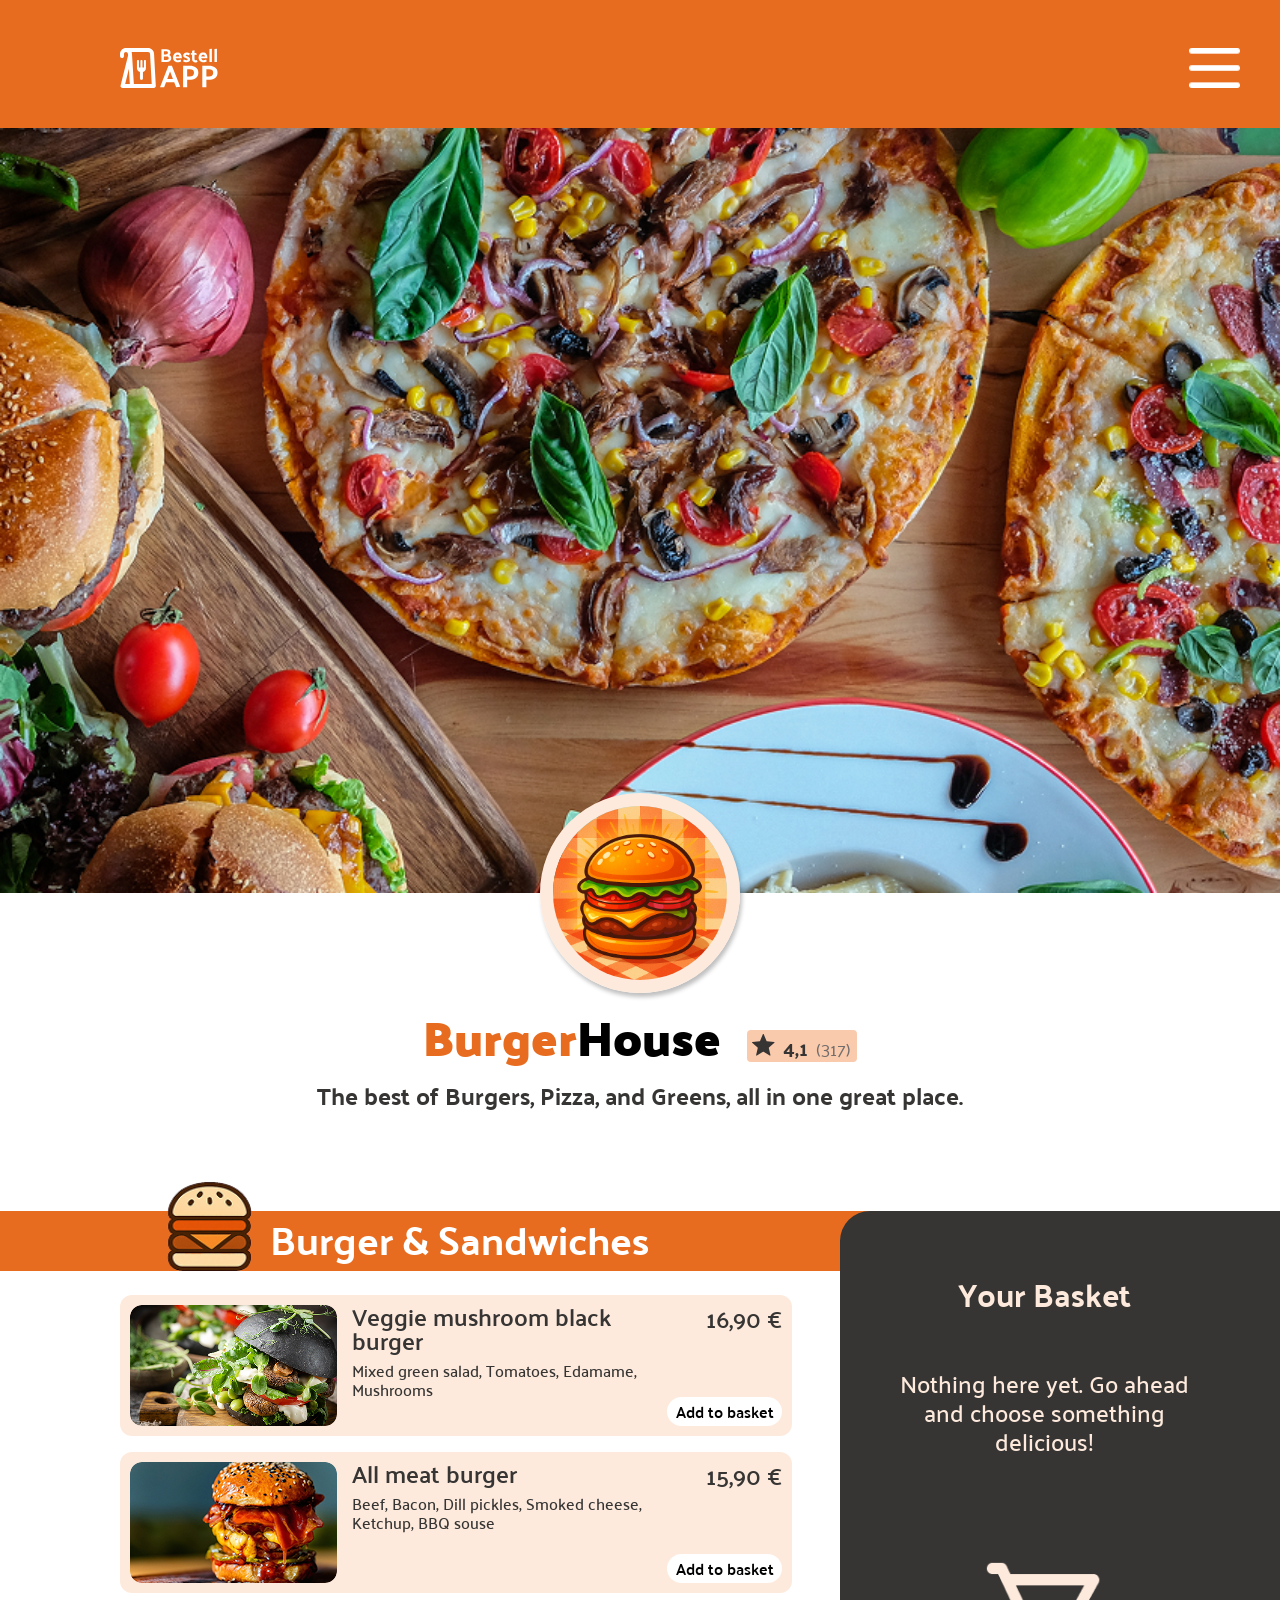
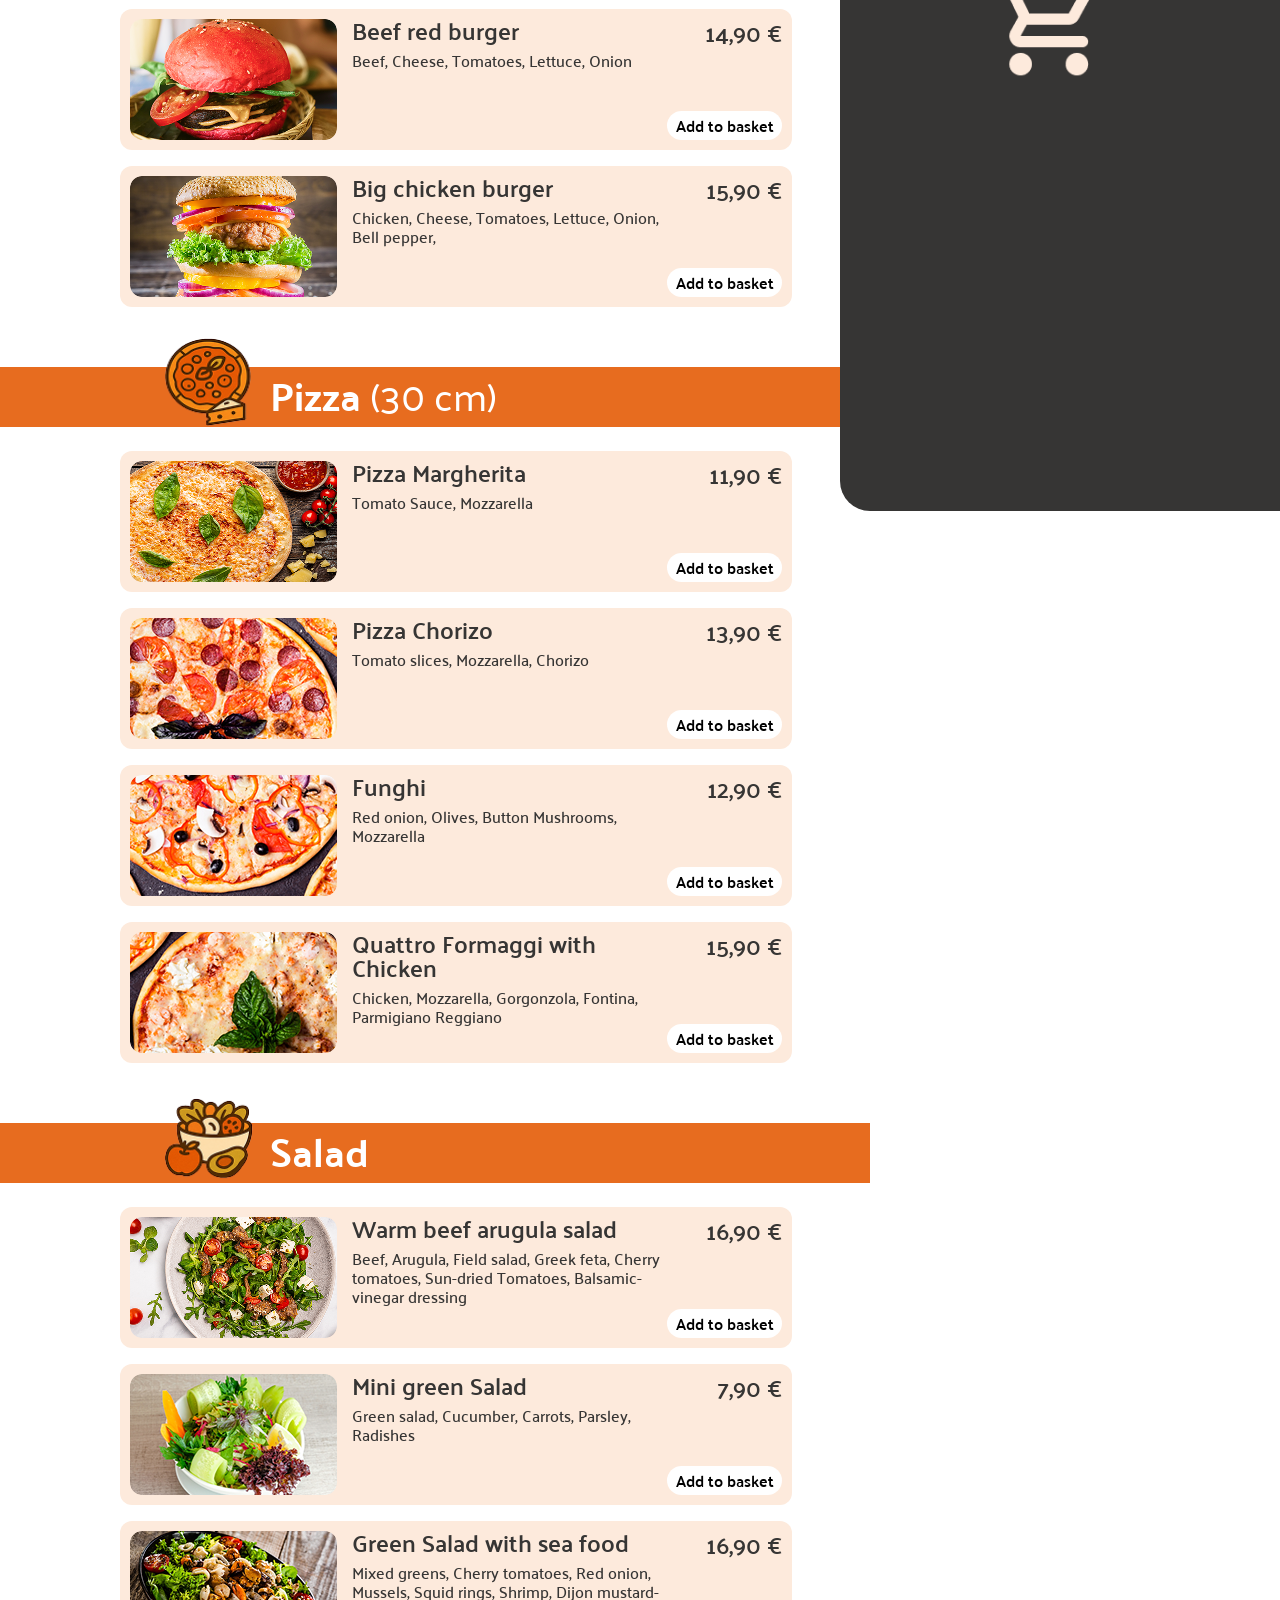
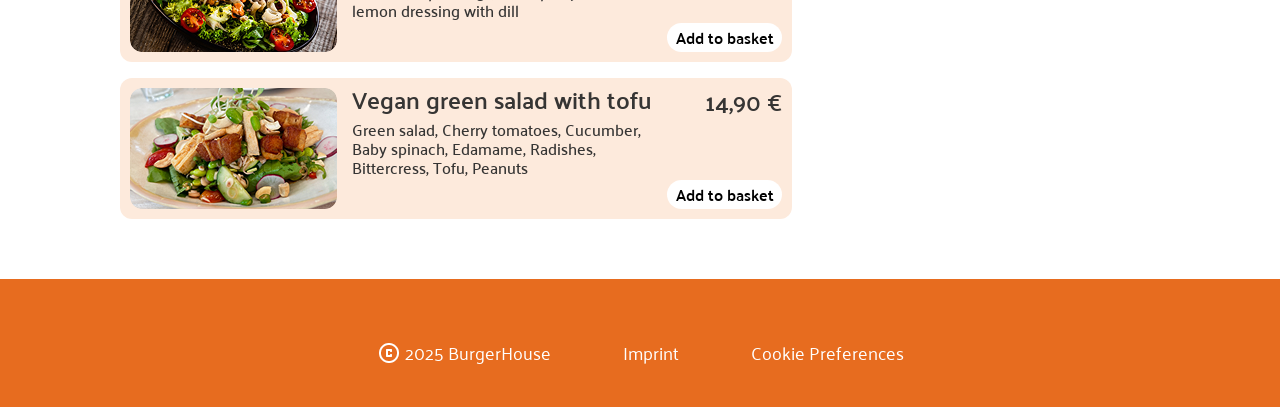
==== index.html @ ef17fc2a "reworked: basket opens and closes through navbar" ====
<!doctype html>
<html lang="en">
    <head>
        <meta charset="UTF-8" />
        <meta name="viewport" content="width=device-width, initial-scale=1.0" />
        <title>DSC</title>
        <link rel="stylesheet" href="./styles/style.css" />
        <link rel="stylesheet" href="./styles/standard.css" />
        <link rel="stylesheet" href="./styles/fonts.css" />
        <link rel="stylesheet" href="./styles/basket.css" />
        <link rel="stylesheet" href="./styles/responsive.css" />
        <script defer src="./scripts/db.js"></script>
        <script defer src="scripts/script.js"></script>
        <script defer src="./scripts/templates.js"></script>
    </head>
    <body onload="renderOrderOptionSections()">
        <header class="main_header">
            <img class="header_logo" src="./assets/img/logo-img.svg" alt="Bestell-App Logo" />
            <img class="burger_menu" src="./assets/img/burger-menu.png" alt="Burger-Menu" />
        </header>
        <main>
            <section class="landing_section">
                <img class="logo" src="./assets/img/burger-logo-img.png" alt="Burger Logo" />
            </section>
            <section class="title_section">
                <div class="title_section_title">
                    <h1><span class="title_colored">Burger</span>House</h1>
                    <div class="rating_box">
                        <img src="./assets/icons/star-icon.svg" alt="star-icon" />
                        <div>
                            <p class="rating_box_average">4,1</p>
                            <p class="rating_box_amount">(317)</p>
                        </div>
                    </div>
                </div>
                <p class="title_section_slogan">The best of Burgers, Pizza, and Greens, all in one great place.</p>
            </section>
            <section class="basket_order_items_wrapper">
                <section class="order_options_section" id="order_options_section"></section>
                <dialog id="basket" class="basket">
                    <header class="basket_header">
                        <button class="basket_closing_button" onclick="closeBasketOnMobile()">
                            <img src="./assets/img/dialog_close_button.png" alt="closing button" />
                        </button>
                    </header>
                    <h2 class="basket_title">Your Basket</h2>
                    <div id="order_basket_items" class="basket_item_container">
                        <div class="basket_preview">
                            <p>Nothing here yet. Go ahead and choose something delicious!</p>
                            <img src="./assets/img/basket-big.png" alt="basket" />
                        </div>
                    </div>
                    <div id="basket_checkout_table" class="basket_tables"></div>
                </dialog>
            </section>
        </main>

        <footer class="main_footer">
            <a href="#"><img src="./assets/icons/copyright-icon.png" alt="copyright-icon" />2025 BurgerHouse</a>
            <a href="#">Imprint</a>
            <a href="#">Cookie Preferences</a>
        </footer>
        <nav id="mobileNavbar" class="mobile_navbar">
            <ul class="mobile_navbar_list">
                <li>
                    <a href="#">
                        <img src="./assets/icons/home-icon.png" alt="" />
                    </a>
                </li>
                <li><img src="./assets/icons/person-icon.png" alt="" /></li>
                <li><img src="./assets/icons/orders-icon.png" alt="" /></li>
                <li>
                    <button onclick="openBasketOnMobile()">
                        <img src="./assets/icons/shopping-cart-icon.png" alt="" />
                    </button>
                </li>
            </ul>
        </nav>
        <dialog id="checkout_dialog" class="checkout_dialog_overlay">
            <div class="checkout_dialog">
                <header>
                    <button onclick="closeCheckoutDialog()"><img src="./assets/img/dialog_close_button.png" alt="closing button" /></button>
                </header>
                <div class="checkout_dialog_content">
                    <img src="./assets/img/delivery-truck.png" alt="delivery truck" />
                    <h2>Order Confirmed!</h2>
                    <h3>Food is on your way!</h3>
                </div>
            </div>
        </dialog>
    </body>
</html>
---- styles/style.css ----
:root {
    --main-bg-color: #e76c1f;
    --secondary-bg-color: #fdeadc;
}
body {
    font-family: "Palanquin";
    overscroll-behavior: contain;
}

h1 {
    font-family: "Palanquin Dark";
    font-size: 48px;
    font-weight: 700;
}

/**Landing Section */

.main_header {
    position: relative;
    top: 0px;
    width: 100%;
    display: flex;
    justify-content: space-between;
    background-color: var(--main-bg-color);
    height: 128px;
    padding: 48px 40px 40px 120px;
    z-index: 1;
}

.landing_section {
    background-image: url(../assets/img/hero.png);
    background-repeat: no-repeat;
    background-size: cover;
    height: 85dvh;
    background-position: center bottom;
    position: relative;
}

.logo {
    width: 200px;
    border-radius: 50%;
    transform: translate(-50%, 50%);
    position: absolute;
    left: 50%;
    bottom: 0;
    border: 13px solid var(--secondary-bg-color);
    box-shadow: 2px 4px 4px 0px rgba(0, 0, 0, 0.25);
}

/** Title Section */

.title_section {
    padding: 100px 0px;
    text-align: center;
    display: flex;
    flex-direction: column;
    align-items: center;
}
.title_section_title {
    display: flex;
    align-items: baseline;
    gap: 26px;
}
.title_section_slogan {
    font-weight: 700;
    font-size: 24px;
    line-height: 120%;
    color: #363534;
}
.title_section > div > img {
    width: 110px;
    height: 32px;
}
.title_colored {
    color: var(--main-bg-color);
}
.rating_box {
    background-color: #facaac;
    width: 110px;
    height: 32px;
    display: flex;
    align-items: baseline;
    gap: 8px;
    padding: 4px 5px;
    border-radius: 4px;
}
.rating_box > div {
    display: flex;
    align-items: baseline;
    gap: 8px;
}
.rating_box_average {
    font-family: "Palanquin Dark";
    font-weight: 400;
    font-size: 20px;
    line-height: 120%;
    color: #363534;
}
.rating_box_amount {
    font-weight: 400;
    font-size: 18px;
    line-height: 120%;
    color: #726d6d;
}

.order_options_section {
    width: 100%;
}

/** Content Section  */

.title_banner {
    background-color: var(--main-bg-color);
    width: calc(100% + 30px);
    height: 60px;
    position: relative;
}
.title_banner_content {
    display: flex;
    justify-content: flex-start;
    align-items: flex-end;
    padding: 0px 0px 0px 164px;
    position: absolute;
    bottom: 0px;
}
.title_banner_img {
    width: 90px;
    height: 90px;
}
.title_banner_title {
    font-size: 40px;
    font-weight: 700;
    line-height: 120%;
    padding: 8px 16px;
    color: #ffffff;
}

/** content  */

.order_option_container {
    padding: 24px 48px 60px 120px;
    display: flex;
    flex-direction: column;
    gap: 16px;
    flex: 1;
    width: 100%;
}

.order_item {
    background-color: var(--secondary-bg-color);
    width: 100%;
    max-width: 720px;
    display: flex;
    gap: 15px;
    border-radius: 12px;
    padding: 10px;
}
.order_item_img {
    object-fit: cover;
    border-radius: 12px;
}

.order_item_text {
    width: 100%;
    display: flex;
    justify-content: flex-start;
}

.order_item_description {
    width: 100%;
    display: flex;
    flex-direction: column;
    gap: 8px;
}
.order_item_title {
    font-size: 24px;
    font-weight: 600;
    line-height: 100%;
    color: #363534;
}
.order_item_ingredients {
    font-weight: 500;
    font-size: 16px;
    line-height: 120%;
    color: #363534;
}
.order_item_order_container {
    display: flex;
    flex-direction: column;
    gap: 48px;
    justify-content: space-between;
}
.order_item_price {
    font-weight: 600;
    font-size: 24px;
    line-height: 120%;
    color: #363534;
    text-align: right;
    white-space: nowrap;
}
.order_item_button {
    display: flex;
    justify-content: center;
    width: 115px;
    padding: 5px 8px;
    background-color: #ffffff;
    border-radius: 20px;
    font-weight: 600;
    font-size: 16px;
    line-height: 120%;
    white-space: nowrap;
}
.clicked {
    color: var(--main-bg-color);
}

.main_footer {
    height: 128px;
    background-color: var(--main-bg-color);
    display: flex;
    justify-content: center;
    color: white;
    font-weight: 400;
    font-size: 18px;
    line-height: 120%;
    gap: 72px;
}

.main_footer > a {
    padding-top: 20px;
    display: flex;
    align-items: center;
    gap: 4px;
    text-decoration: none;
    color: white;
}

.checkout_dialog_overlay {
    margin: auto;
    background-color: #363534;
    width: 440px;
    height: 270px;
    border-radius: 30px;
    padding: 32px 40px;
    border: none;
}
.checkout_dialog_overlay::backdrop {
    overscroll-behavior: contain;
    overflow: hidden;
    background-color: rgba(54, 53, 52, 0.4);
}

.checkout_dialog {
    display: flex;
    flex-direction: column;
    justify-content: center;
    align-items: center;
}
.checkout_dialog header {
    justify-self: flex-end;
    position: absolute;
    right: 32px;
    top: 32px;
}

.checkout_dialog_content {
    color: #fdeadc;
    display: flex;
    flex-direction: column;
    justify-content: center;
    align-items: center;
    gap: 16px;
}

.checkout_dialog_content h2 {
    font-size: 42px;
    line-height: 120%;
}
.checkout_dialog_content h3 {
    font-size: 29px;
    line-height: 120%;
}

/** Navigation */

.mobile_navbar {
    width: 100%;
    display: flex;
    justify-content: center;
    background-color: rgba(54, 53, 52, 1);
}

.mobile_navbar_list {
    display: flex;
    justify-content: space-around;
    align-items: center;
    width: 100%;
    height: 80px;
    list-style-type: none;
    padding-inline-start: 0px;
}

.mobile_navbar_list img {
    width: 30px;
    height: 30px;
}

.banner_subtitle_pizza {
    font-weight: 400;
}
---- styles/standard.css ----
* {
    margin: 0;
    box-sizing: border-box;
    scroll-behavior: smooth;
}

button {
    background: none;
    color: inherit;
    border: none;
    padding: 0;
    padding-block: 0;
    padding-inline: 0;
    margin: 0;
    font: inherit;
    cursor: pointer;
    outline: inherit;
    display: flex;
}

.border-red {
    border: solid red 4px;
}

.border-blue {
    border: solid blue 4px;
}

.border-green {
    border: solid green 4px;
}

.bold {
    font-weight: bold;
}
.center {
    align-items: center;
    justify-content: center;
}

.d_none {
    display: none;
}

.flexbox {
    display: flex;
}

.fs-16 {
    font-size: 16px;
}
.fs-18 {
    font-size: 18px;
}
.fs-20 {
    font-size: 20px;
}
.fs-22 {
    font-size: 22px;
}
.fs-24 {
    font-size: 24px;
}
.fs-32 {
    font-size: 32px;
}
.fs-48 {
    font-size: 48px;
}
.fs-64 {
    font-size: 64px;
}
.fw-400 {
    font-weight: 400;
}
.fw-700 {
    font-weight: 700;
}
.no_padding {
    padding: 0;
}
---- styles/fonts.css ----
/* palanquin-regular - latin */
@font-face {
    font-display: swap; /* Check https://developer.mozilla.org/en-US/docs/Web/CSS/@font-face/font-display for other options. */
    font-family: "Palanquin";
    font-style: normal;
    font-weight: 400;
    src: url("../assets/fonts/palanquin-v17-latin-regular.woff2") format("woff2"); /* Chrome 36+, Opera 23+, Firefox 39+, Safari 12+, iOS 10+ */
}
/* palanquin-500 - latin */
@font-face {
    font-display: swap; /* Check https://developer.mozilla.org/en-US/docs/Web/CSS/@font-face/font-display for other options. */
    font-family: "Palanquin";
    font-style: normal;
    font-weight: 500;
    src: url("../assets/fonts/palanquin-v17-latin-500.woff2") format("woff2"); /* Chrome 36+, Opera 23+, Firefox 39+, Safari 12+, iOS 10+ */
}
/* palanquin-600 - latin */
@font-face {
    font-display: swap; /* Check https://developer.mozilla.org/en-US/docs/Web/CSS/@font-face/font-display for other options. */
    font-family: "Palanquin";
    font-style: normal;
    font-weight: 600;
    src: url("../assets/fonts/palanquin-v17-latin-600.woff2") format("woff2"); /* Chrome 36+, Opera 23+, Firefox 39+, Safari 12+, iOS 10+ */
}
/* palanquin-700 - latin */
@font-face {
    font-display: swap; /* Check https://developer.mozilla.org/en-US/docs/Web/CSS/@font-face/font-display for other options. */
    font-family: "Palanquin";
    font-style: normal;
    font-weight: 700;
    src: url("../assets/fonts/palanquin-v17-latin-700.woff2") format("woff2"); /* Chrome 36+, Opera 23+, Firefox 39+, Safari 12+, iOS 10+ */
}
/* palanquin-dark-regular - latin */
@font-face {
    font-display: swap; /* Check https://developer.mozilla.org/en-US/docs/Web/CSS/@font-face/font-display for other options. */
    font-family: "Palanquin Dark";
    font-style: normal;
    font-weight: 400;
    src: url("../assets/fonts/palanquin-dark-v17-latin-regular.woff2") format("woff2"); /* Chrome 36+, Opera 23+, Firefox 39+, Safari 12+, iOS 10+ */
}
/* palanquin-dark-700 - latin */
@font-face {
    font-display: swap; /* Check https://developer.mozilla.org/en-US/docs/Web/CSS/@font-face/font-display for other options. */
    font-family: "Palanquin Dark";
    font-style: normal;
    font-weight: 700;
    src: url("../assets/fonts/palanquin-dark-v17-latin-700.woff2") format("woff2"); /* Chrome 36+, Opera 23+, Firefox 39+, Safari 12+, iOS 10+ */
}
---- styles/basket.css ----
/** Basket  */

.basket_order_items_wrapper {
    display: flex;
    width: 100%;
}

.basket {
    background-color: #363534;
    width: 440px;
    height: 100dvh;
    border-top-left-radius: 30px;
    border-bottom-left-radius: 30px;
    padding: 32px 64px 32px 32px;
    display: flex;
    flex-direction: column;
    gap: 32px;
    position: sticky;
    top: 0;
    z-index: 1;
    flex-shrink: 0;
    border: none;
}

.basket_header {
    display: flex;
    flex-direction: row-reverse;
}

.basket_closing_button {
    display: none;
}

.basket_title {
    font-size: 32px;
    line-height: 120%;
    font-weight: 700;
    color: #fdeadc;
    text-align: center;
}

.basket_preview {
    display: flex;
    flex-direction: column;
    justify-content: center;
    align-items: center;
    gap: 80px;
    color: #fdeadc;
    font-weight: 500;
    font-size: 24px;
    line-height: 120%;
}
.basket_preview img {
    width: 120px;
    align-items: center;
    justify-content: center;
}
.basket_preview p {
    padding: 24px;
    text-align: center;
}

.basket_item_container {
    display: flex;
    flex-direction: column;
    gap: 10px;
    overflow-y: auto;
    height: 360px;
}

.basket_item {
    background-color: #fdeadc;
    color: #363534;
    border-radius: 20px;
    padding: 20px;
    display: flex;
    flex-direction: column;
    gap: 8px;
}
.basket_item_title {
    font-size: 22px;
    font-weight: 700;
    line-height: 120%;
}
.basket_item_footer {
    display: flex;
    justify-content: space-between;
    align-items: center;
}
.basket_item_footer_buttons {
    height: 24px;
    font-size: 24px;
    font-weight: 700;
    display: flex;
    justify-content: center;
    align-items: center;
    gap: 4px;
}

.basket_item_footer_buttons button {
    align-items: center;
    justify-content: center;
    height: 24px;
    width: 24px;
}

.basket_item_button {
    padding: 0;
}
.basket_tables {
    display: flex;
    flex-direction: column;
    gap: 8px;
}
.basket_checkout_table {
    font-weight: 600;
    color: #ffffff;
}
.basket_checkout_table th {
    text-align: left;
}
.basket_checkout_table td {
    text-align: right;
}
.basket_total_table {
    font-weight: 700;
    color: #ffffff;
}
.basket_total_table th {
    text-align: left;
}
.basket_total_table td {
    font-weight: 700;
    text-align: right;
}
.basket_item_table_seperator {
    height: 1px;
    width: 100%;
    border-top: 3px white solid;
    padding: 0;
}
.basket_buy_button {
    background: var(--main-bg-color);
    padding: 13px 55px;
    color: #fbfbfb;
    font-size: 32px;
    line-height: 120%;
    border-radius: 60px;
    white-space: nowrap;
}

.basket_delete_button {
    height: 24px;
}

.basket_item_header {
    display: flex;
    justify-content: space-between;
}
---- styles/responsive.css ----
@media screen and (min-width: 1280px) {
    .mobile_navbar {
        display: none;
    }
}
@media screen and (max-width: 1279px) {
    .main_header {
        padding: 16px 18px;
        height: 100%;
    }

    .header_logo {
        width: 90px;
        height: 40px;
    }

    .burger_menu {
        display: none;
    }

    .landing_section {
        margin: 16px;
        border-radius: 16px;
        background-position: center;
        aspect-ratio: 1 / 1;
        width: calc(100% - 32px);
        height: auto;
        max-height: 85dvh;
    }

    .title_section {
        padding: 100px 0px;
        text-align: center;
        display: flex;
        flex-direction: column;
        align-items: center;
    }

    .title_section_title {
        flex-direction: column-reverse;
        align-items: center;
        gap: 10px;
    }

    .title_section_slogan {
        line-height: 120%;
        padding: 0px 24px;
    }

    .rating_box {
        margin-top: 24px;
    }

    .title_banner {
        display: flex;
        justify-content: center;
        align-items: center;
        width: 100%;
    }

    .title_banner_content {
        justify-content: center;
        align-items: center;
        flex-direction: column;
        padding: 0px;
        position: relative;
        top: 5%;
    }

    .title_banner_img {
        position: absolute;
        top: -65%;
        width: 60px;
        height: 60px;
    }

    .title_banner_title {
        justify-content: center;
        align-items: center;
    }

    .order_option_container {
        padding: 24px 24px 60px 120px;
        display: flex;
        flex-direction: column;
        align-items: center;
        gap: 16px;
        flex: 0;
        width: 100%;
    }

    .basket {
        display: none;
        background-color: #363534;
        width: 100%;
        height: 100%;
        position: fixed;
        bottom: 0;
        top: unset;
        border-top-right-radius: 30px;
        border-bottom-left-radius: 0px;
        margin: auto;
    }

    .basket_closing_button {
        display: block;
    }

    .mobile_navbar {
        position: sticky;
        bottom: 0px;
    }
}

@media screen and (max-width: 768px) {
    .order_option_container {
        padding: 24px 24px 60px 24px;
        align-items: flex-start;
        justify-content: flex-start;
    }
}

@media screen and (max-width: 600px) {
    .order_item {
        flex-direction: column;
    }
    .order_item_img {
        width: 100%;
        height: 120px;
        object-fit: cover;
        object-position: center;
    }

    .order_item_order_container {
        display: flex;
        flex-direction: row;
        align-items: center;
        gap: 48px;
    }

    .order_item_text {
        flex-direction: column;
        gap: 24px;
    }
}

@media screen and (max-width: 480px) {
    .logo {
        width: 120px;
    }

    .banner_subtitle_burger {
        display: none;
    }

    .order_item_order_container {
        gap: 20px;
    }

    .main_footer {
        gap: 8px;
        flex-direction: column;
        align-items: center;
    }

    .main_footer > a {
        padding-top: 0px;
    }
}

/* .order_item {
    background-color: var(--secondary-bg-color);
    width: 100%;
    max-width: 720px;
    display: flex;
    gap: 15px;
    border-radius: 12px;
    padding: 10px;
}
.order_item_img {
    object-fit: cover;
    border-radius: 12px;
}

.order_item_text {
    width: 100%;
    display: flex;
    justify-content: flex-start;
}

.order_item_description {
    width: 100%;
    display: flex;
    flex-direction: column;
    gap: 8px;
}
.order_item_title {
    font-size: 24px;
    font-weight: 600;
    line-height: 100%;
    color: #363534;
}
.order_item_ingredients {
    font-weight: 500;
    font-size: 16px;
    line-height: 120%;
    color: #363534;
}
.order_item_order_container {
    display: flex;
    flex-direction: column;
    gap: 48px;
}
.order_item_price {
    font-weight: 600;
    font-size: 24px;
    line-height: 120%;
    color: #363534;
    text-align: right;
    white-space: nowrap;
}
.order_item_button {
    display: flex;
    justify-content: center;
    width: 115px;
    padding: 5px 8px;
    background-color: #ffffff;
    border-radius: 20px;
    font-weight: 600;
    font-size: 16px;
    line-height: 120%;
    white-space: nowrap;
} */
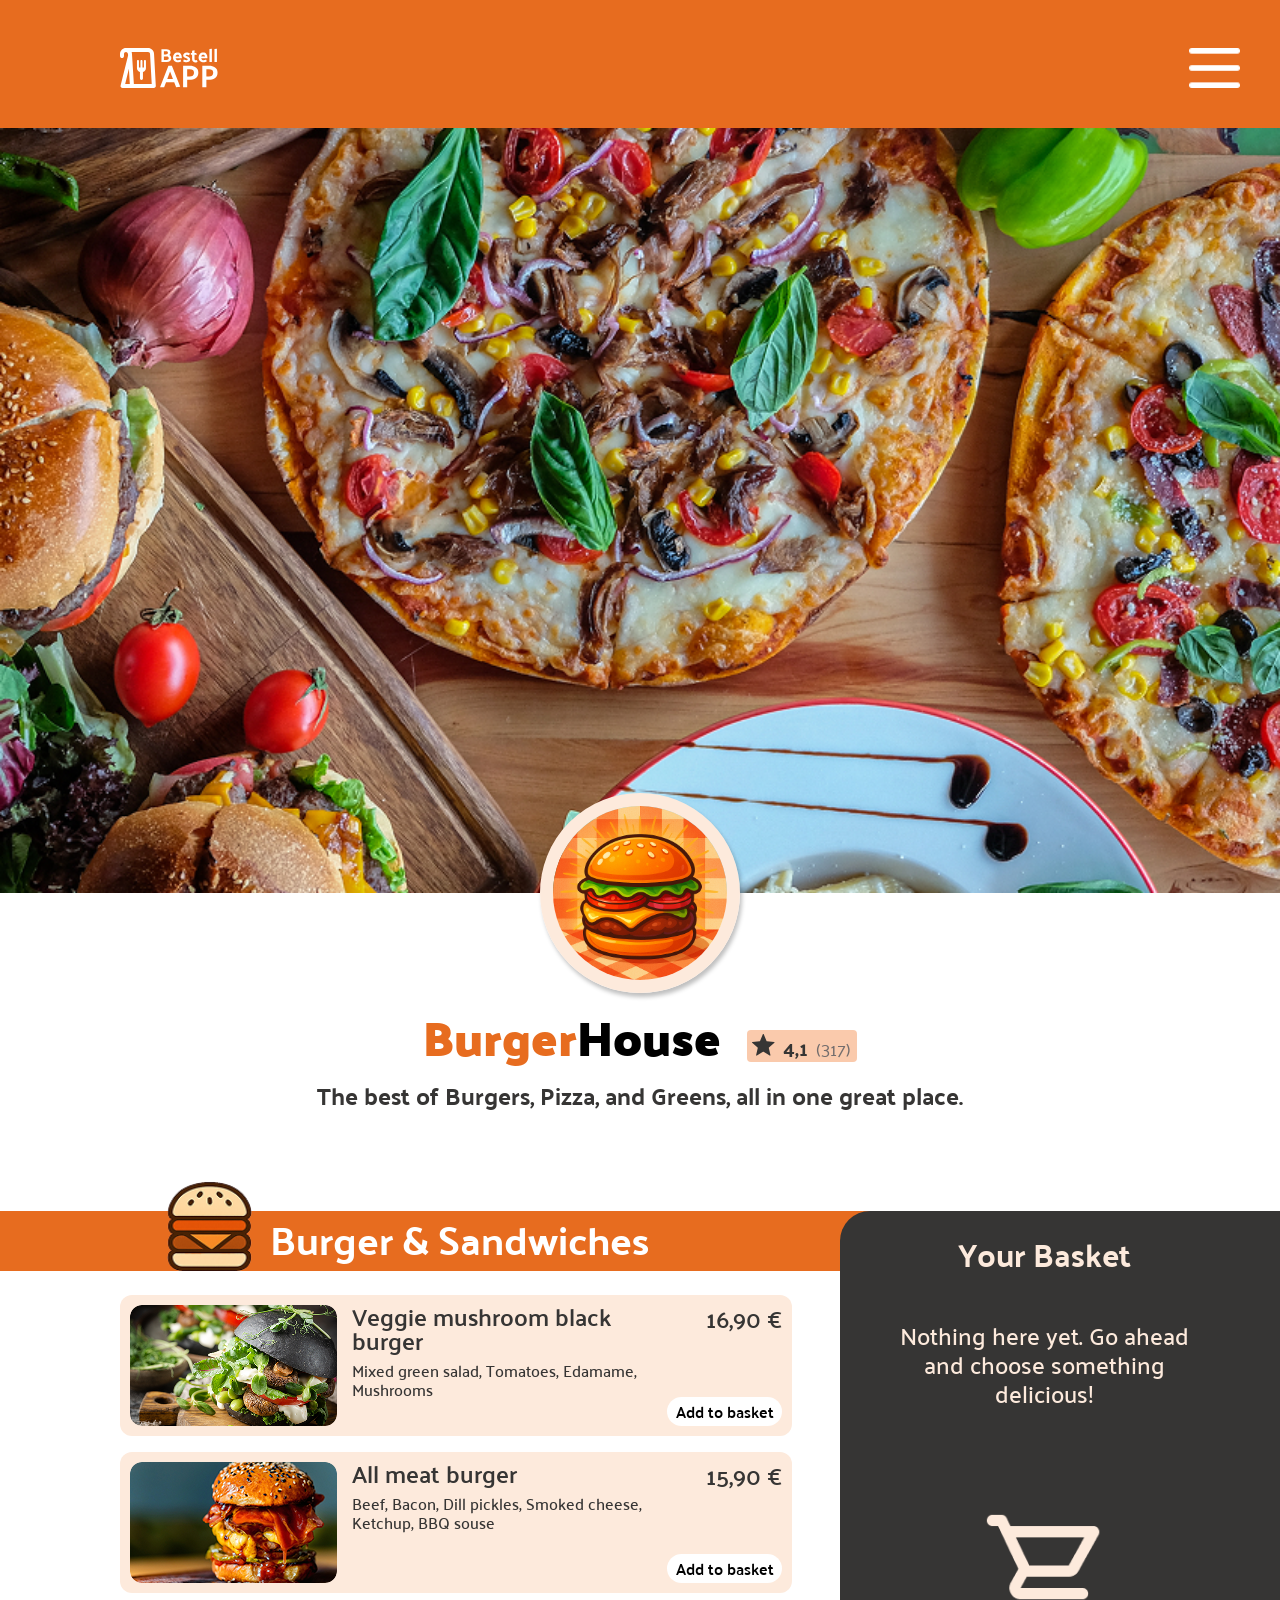
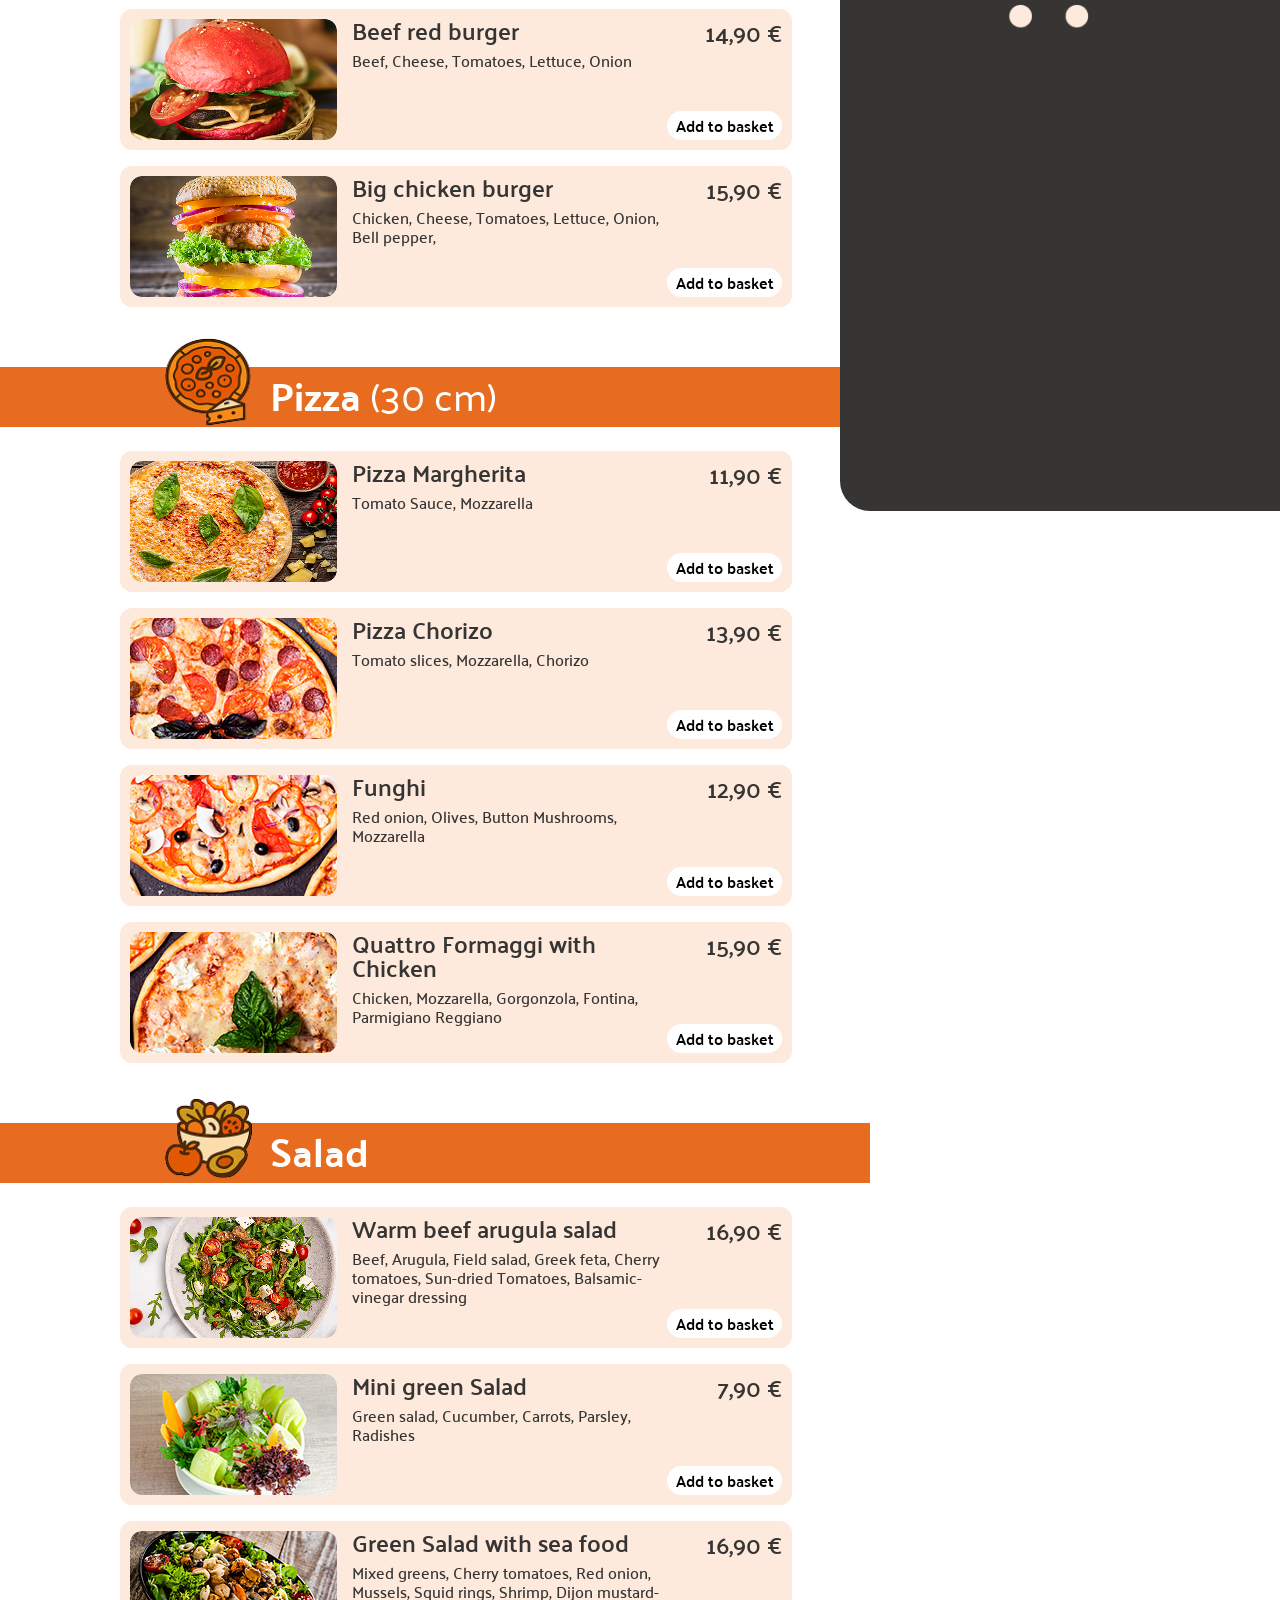
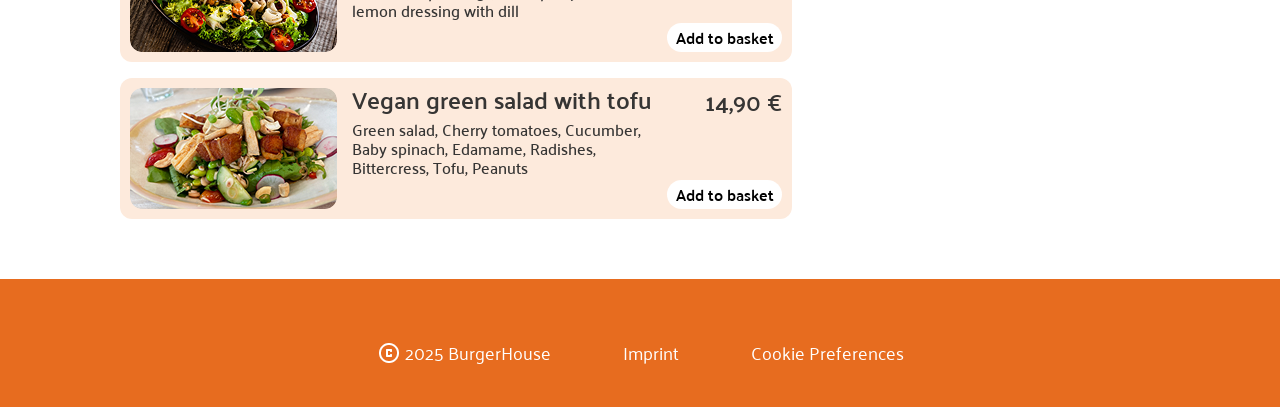
==== commit dc96e066: "fixed: basket now responsive" ====
--- a/index.html
+++ b/index.html
@@ -37,7 +37,7 @@
             </section>
             <section class="basket_order_items_wrapper">
                 <section class="order_options_section" id="order_options_section"></section>
-                <dialog id="basket" class="basket">
+                <aside id="basket" class="basket">
                     <header class="basket_header">
                         <button class="basket_closing_button" onclick="closeBasketOnMobile()">
                             <img src="./assets/img/dialog_close_button.png" alt="closing button" />
@@ -51,7 +51,7 @@
                         </div>
                     </div>
                     <div id="basket_checkout_table" class="basket_tables"></div>
-                </dialog>
+                </aside>
             </section>
         </main>
 
--- a/styles/basket.css
+++ b/styles/basket.css
@@ -3,6 +3,7 @@
 .basket_order_items_wrapper {
     display: flex;
     width: 100%;
+    position: relative;
 }
 
 .basket {
@@ -11,10 +12,10 @@
     height: 100dvh;
     border-top-left-radius: 30px;
     border-bottom-left-radius: 30px;
-    padding: 32px 64px 32px 32px;
+    padding: 24px 64px 32px 32px;
     display: flex;
     flex-direction: column;
-    gap: 32px;
+    gap: 24px;
     position: sticky;
     top: 0;
     z-index: 1;
@@ -23,7 +24,8 @@
 }
 
 .basket_header {
-    display: flex;
+    padding: 24px;
+    display: none;
     flex-direction: row-reverse;
 }
 
@@ -65,7 +67,12 @@
     flex-direction: column;
     gap: 10px;
     overflow-y: auto;
-    height: 360px;
+    max-height: 360px;
+}
+
+.basket_item_container:has(.basket_preview) {
+    overflow-y: hidden;
+    height: auto; /* Dehnt sich nicht unnötig aus */
 }
 
 .basket_item {
--- a/styles/responsive.css
+++ b/styles/responsive.css
@@ -1,6 +1,14 @@
 @media screen and (min-width: 1280px) {
     .mobile_navbar {
         display: none;
+    }
+    .basket {
+        display: flex;
+        position: sticky;
+        top: 0;
+        width: 440px;
+        height: 100dvh;
+        flex-shrink: 0;
     }
 }
 @media screen and (max-width: 1279px) {
@@ -89,21 +97,41 @@
         width: 100%;
     }
 
+    .basket_order_items_wrapper {
+        display: flex;
+        justify-content: center;
+    }
+
     .basket {
         display: none;
         background-color: #363534;
-        width: 100%;
+        padding: 24px;
+        margin-top: 24px;
+        width: 95%;
         height: 100%;
         position: fixed;
-        bottom: 0;
-        top: unset;
         border-top-right-radius: 30px;
         border-bottom-left-radius: 0px;
-        margin: auto;
+    }
+
+    .basket.open {
+        display: flex;
+    }
+
+    .basket_header {
+        display: flex;
     }
 
     .basket_closing_button {
         display: block;
+    }
+
+    .basket_buy_button {
+        max-width: 300px;
+        align-self: center;
+        align-items: center;
+        justify-content: center;
+        font-size: 24px;
     }
 
     .mobile_navbar {
@@ -147,6 +175,27 @@
 @media screen and (max-width: 480px) {
     .logo {
         width: 120px;
+    }
+
+    .title_section {
+        padding: 50px 0px;
+    }
+
+    .basket {
+        padding: 0px 24px;
+    }
+
+    .basket_buy_button {
+        max-width: 250px;
+    }
+
+    .basket_preview {
+        gap: 10px;
+    }
+    .basket_preview img {
+        width: 120px;
+        align-items: center;
+        justify-content: center;
     }
 
     .banner_subtitle_burger {
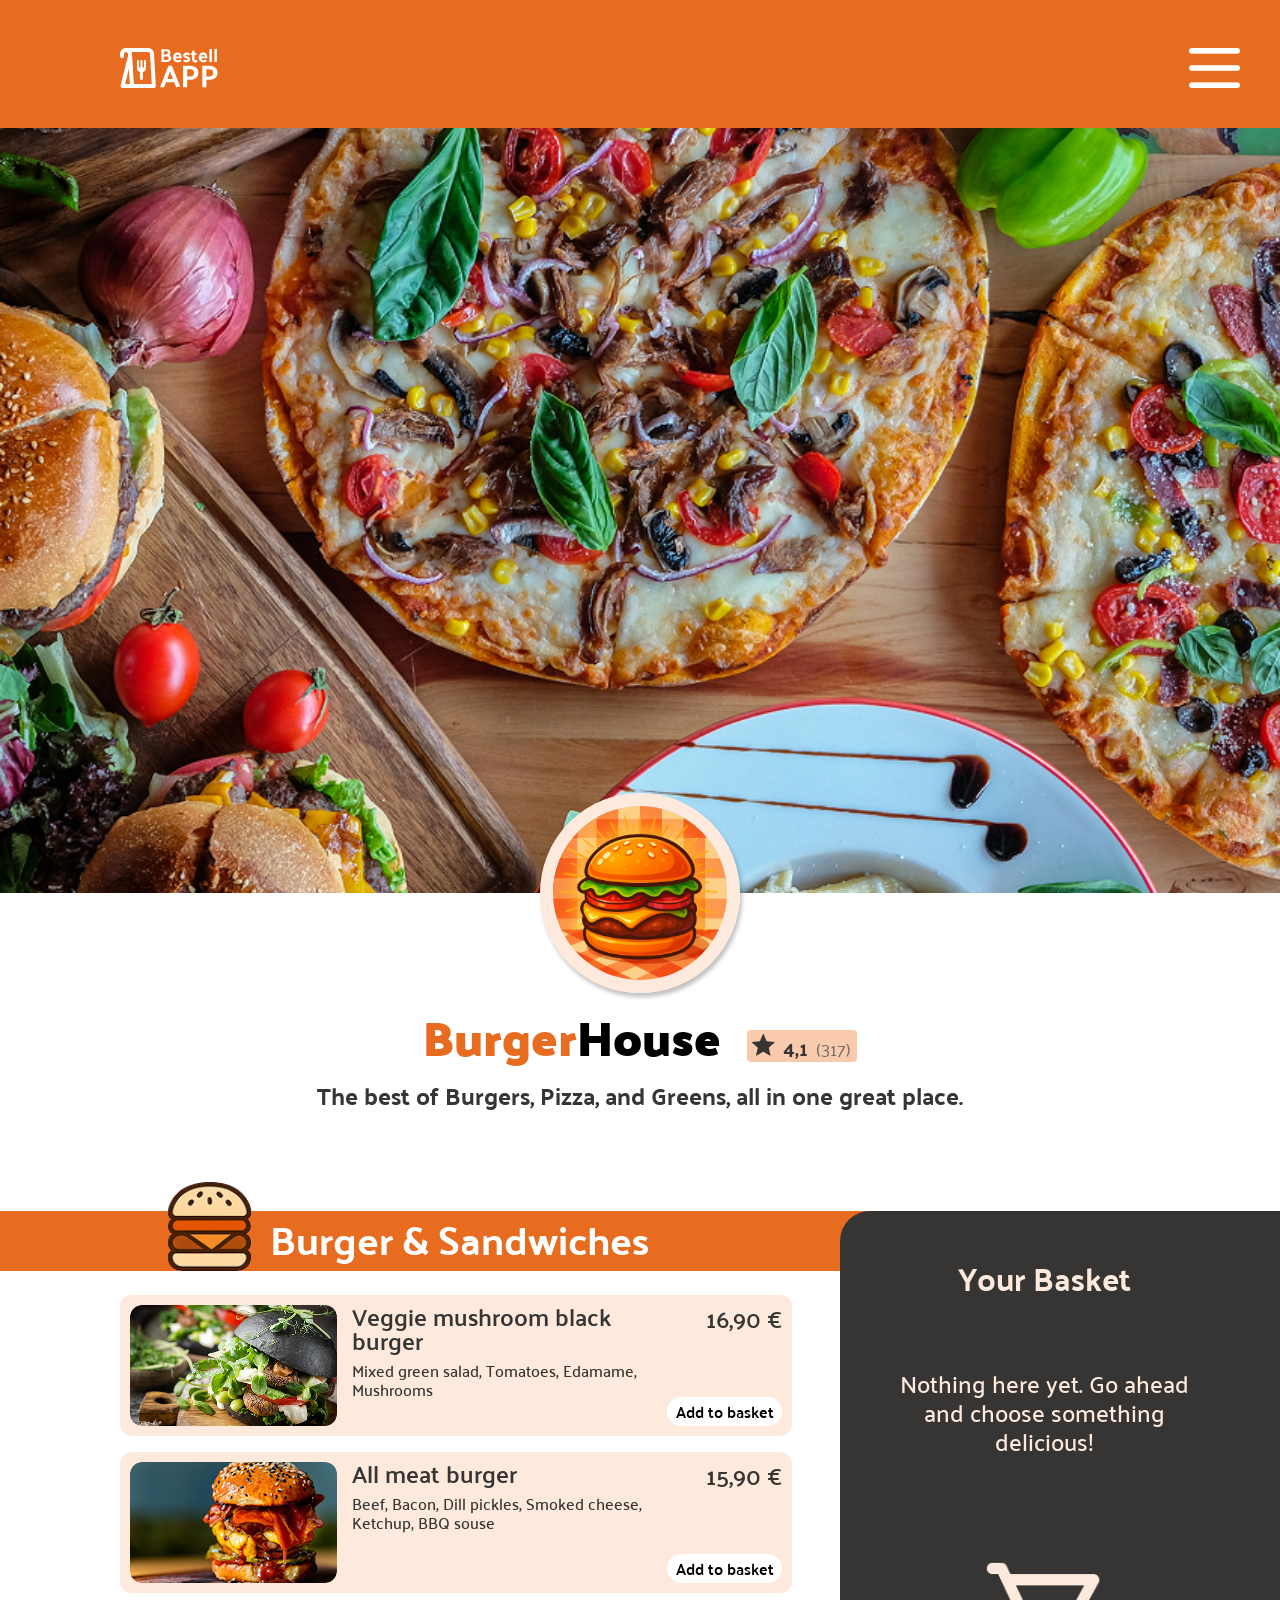
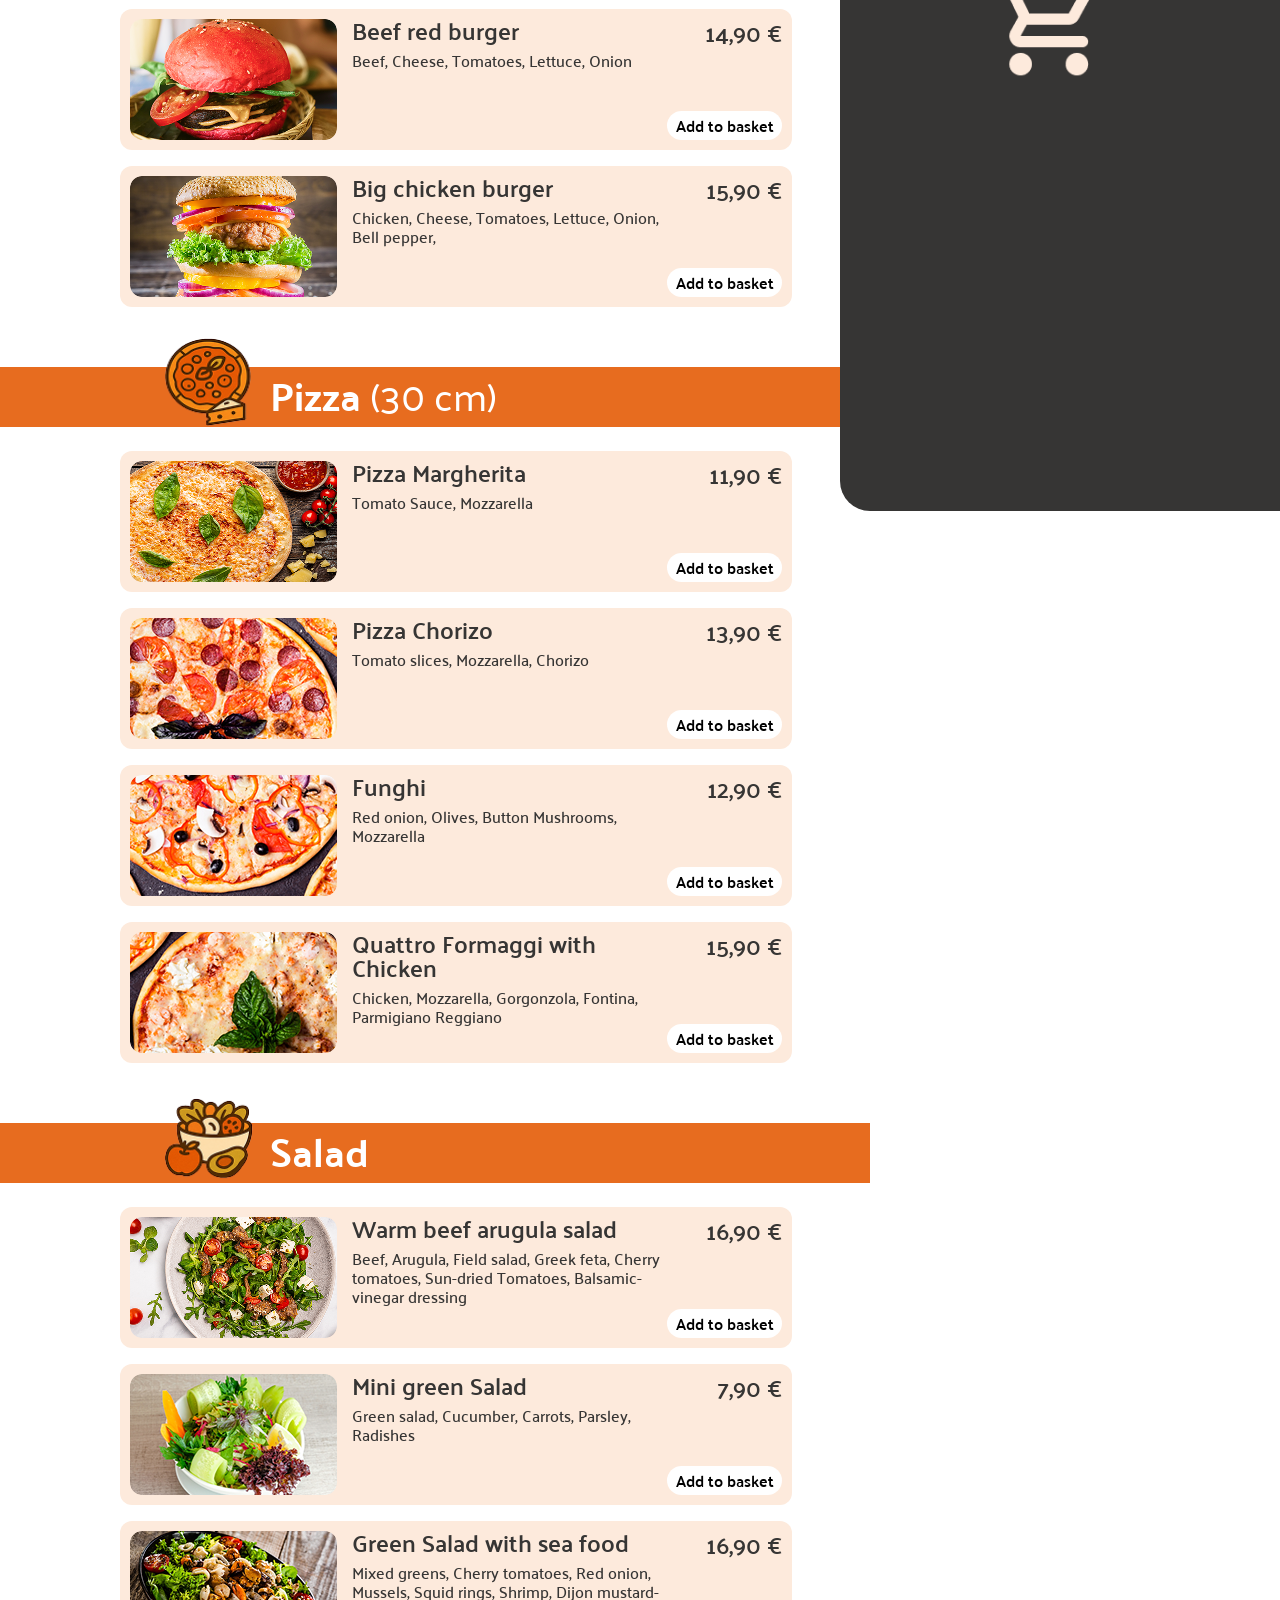
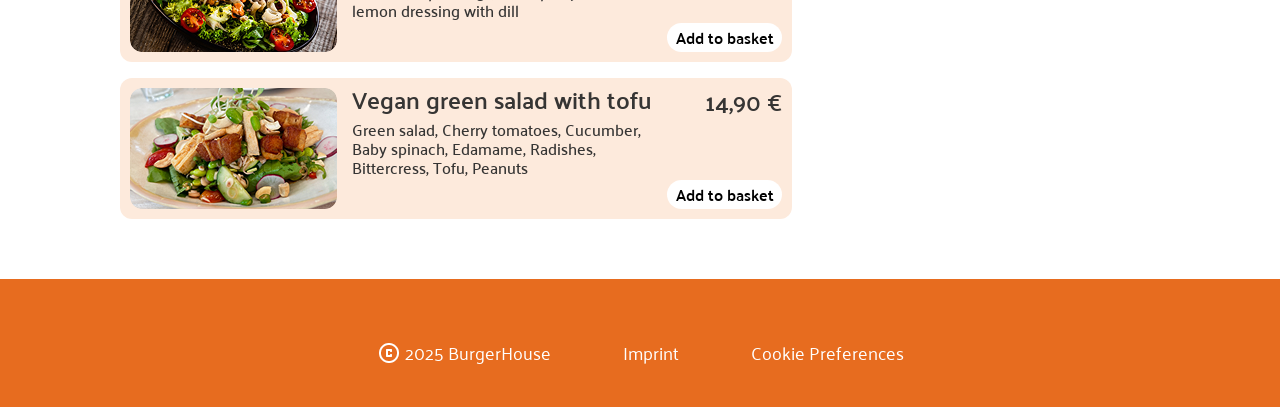
==== commit 49fbac87: "added: horizontal responsive layout" ====
--- a/index.html
+++ b/index.html
@@ -42,8 +42,8 @@
                         <button class="basket_closing_button" onclick="closeBasketOnMobile()">
                             <img src="./assets/img/dialog_close_button.png" alt="closing button" />
                         </button>
+                        <h2 class="basket_title">Your Basket</h2>
                     </header>
-                    <h2 class="basket_title">Your Basket</h2>
                     <div id="order_basket_items" class="basket_item_container">
                         <div class="basket_preview">
                             <p>Nothing here yet. Go ahead and choose something delicious!</p>
@@ -63,14 +63,20 @@
         <nav id="mobileNavbar" class="mobile_navbar">
             <ul class="mobile_navbar_list">
                 <li>
-                    <a href="#">
-                        <img src="./assets/icons/home-icon.png" alt="" />
-                    </a>
+                    <button>
+                        <a href="#">
+                            <img src="./assets/icons/home-icon.png" alt="" />
+                        </a>
+                    </button>
                 </li>
-                <li><img src="./assets/icons/person-icon.png" alt="" /></li>
-                <li><img src="./assets/icons/orders-icon.png" alt="" /></li>
                 <li>
-                    <button onclick="openBasketOnMobile()">
+                    <button><img src="./assets/icons/person-icon.png" alt="" /></button>
+                </li>
+                <li>
+                    <button><img src="./assets/icons/orders-icon.png" alt="" /></button>
+                </li>
+                <li>
+                    <button onclick="toggleBasketOnMobile()">
                         <img src="./assets/icons/shopping-cart-icon.png" alt="" />
                     </button>
                 </li>
--- a/styles/basket.css
+++ b/styles/basket.css
@@ -25,7 +25,8 @@
 
 .basket_header {
     padding: 24px;
-    display: none;
+    display: flex;
+    justify-content: center;
     flex-direction: row-reverse;
 }
 
@@ -68,6 +69,28 @@
     gap: 10px;
     overflow-y: auto;
     max-height: 360px;
+    min-height: 100px;
+    --sb-track-color: #363534;
+    --sb-thumb-color: #e7c3ad;
+    --sb-size: 6px;
+    --sb-height: 60px;
+    --sb-margin: 80px;
+}
+
+.basket_item_container::-webkit-scrollbar {
+    width: var(--sb-size);
+    height: var(--sb-height);
+    margin: var(--sb-padding);
+}
+
+.basket_item_container::-webkit-scrollbar-track {
+    background: var(--sb-track-color);
+    border-radius: 6px;
+}
+
+.basket_item_container::-webkit-scrollbar-thumb {
+    background: var(--sb-thumb-color);
+    border-radius: 6px;
 }
 
 .basket_item_container:has(.basket_preview) {
@@ -83,6 +106,8 @@
     display: flex;
     flex-direction: column;
     gap: 8px;
+    min-height: 90px;
+    margin-right: 16px;
 }
 .basket_item_title {
     font-size: 22px;
--- a/styles/responsive.css
+++ b/styles/responsive.css
@@ -105,21 +105,37 @@
     .basket {
         display: none;
         background-color: #363534;
-        padding: 24px;
-        margin-top: 24px;
-        width: 95%;
-        height: 100%;
+        padding: 0px 24px 24px;
+        width: 100%;
+        height: calc(100% - 80px);
         position: fixed;
-        border-top-right-radius: 30px;
+        border-top-right-radius: 0px;
+        border-top-left-radius: 0px;
         border-bottom-left-radius: 0px;
     }
 
+    .basket_item {
+        padding: 10px;
+        font-size: 18px;
+        gap: 0px;
+    }
+
+    .basket_item_title {
+        font-size: 18px;
+    }
+
+    .basket_item_footer_buttons {
+        font-size: 18px;
+        gap: 4px;
+    }
+
     .basket.open {
         display: flex;
     }
 
     .basket_header {
-        display: flex;
+        justify-content: space-between;
+        padding: 8px;
     }
 
     .basket_closing_button {
@@ -170,6 +186,15 @@
         flex-direction: column;
         gap: 24px;
     }
+    .main_footer {
+        gap: 8px;
+        flex-direction: column;
+        align-items: center;
+    }
+
+    .main_footer > a {
+        padding-top: 0px;
+    }
 }
 
 @media screen and (max-width: 480px) {
@@ -205,78 +230,30 @@
     .order_item_order_container {
         gap: 20px;
     }
-
-    .main_footer {
-        gap: 8px;
-        flex-direction: column;
-        align-items: center;
-    }
-
-    .main_footer > a {
-        padding-top: 0px;
-    }
-}
-
-/* .order_item {
-    background-color: var(--secondary-bg-color);
-    width: 100%;
-    max-width: 720px;
-    display: flex;
-    gap: 15px;
-    border-radius: 12px;
-    padding: 10px;
-}
-.order_item_img {
-    object-fit: cover;
-    border-radius: 12px;
-}
-
-.order_item_text {
-    width: 100%;
-    display: flex;
-    justify-content: flex-start;
-}
-
-.order_item_description {
-    width: 100%;
-    display: flex;
-    flex-direction: column;
-    gap: 8px;
-}
-.order_item_title {
-    font-size: 24px;
-    font-weight: 600;
-    line-height: 100%;
-    color: #363534;
-}
-.order_item_ingredients {
-    font-weight: 500;
-    font-size: 16px;
-    line-height: 120%;
-    color: #363534;
-}
-.order_item_order_container {
-    display: flex;
-    flex-direction: column;
-    gap: 48px;
-}
-.order_item_price {
-    font-weight: 600;
-    font-size: 24px;
-    line-height: 120%;
-    color: #363534;
-    text-align: right;
-    white-space: nowrap;
-}
-.order_item_button {
-    display: flex;
-    justify-content: center;
-    width: 115px;
-    padding: 5px 8px;
-    background-color: #ffffff;
-    border-radius: 20px;
-    font-weight: 600;
-    font-size: 16px;
-    line-height: 120%;
-    white-space: nowrap;
-} */
+}
+
+@media screen and (max-height: 800px) {
+    .basket_buy_button {
+        margin-bottom: 16px;
+    }
+}
+
+@media screen and (max-height: 500px) {
+    .mobile_navbar {
+        display: none;
+    }
+    .basket {
+        height: 100%;
+        gap: 0px;
+    }
+
+    .basket_buy_button {
+        background: var(--main-bg-color);
+        padding: 4px 16px;
+        color: #fbfbfb;
+        font-size: 16px;
+        line-height: 120%;
+        border-radius: 60px;
+        white-space: nowrap;
+    }
+}
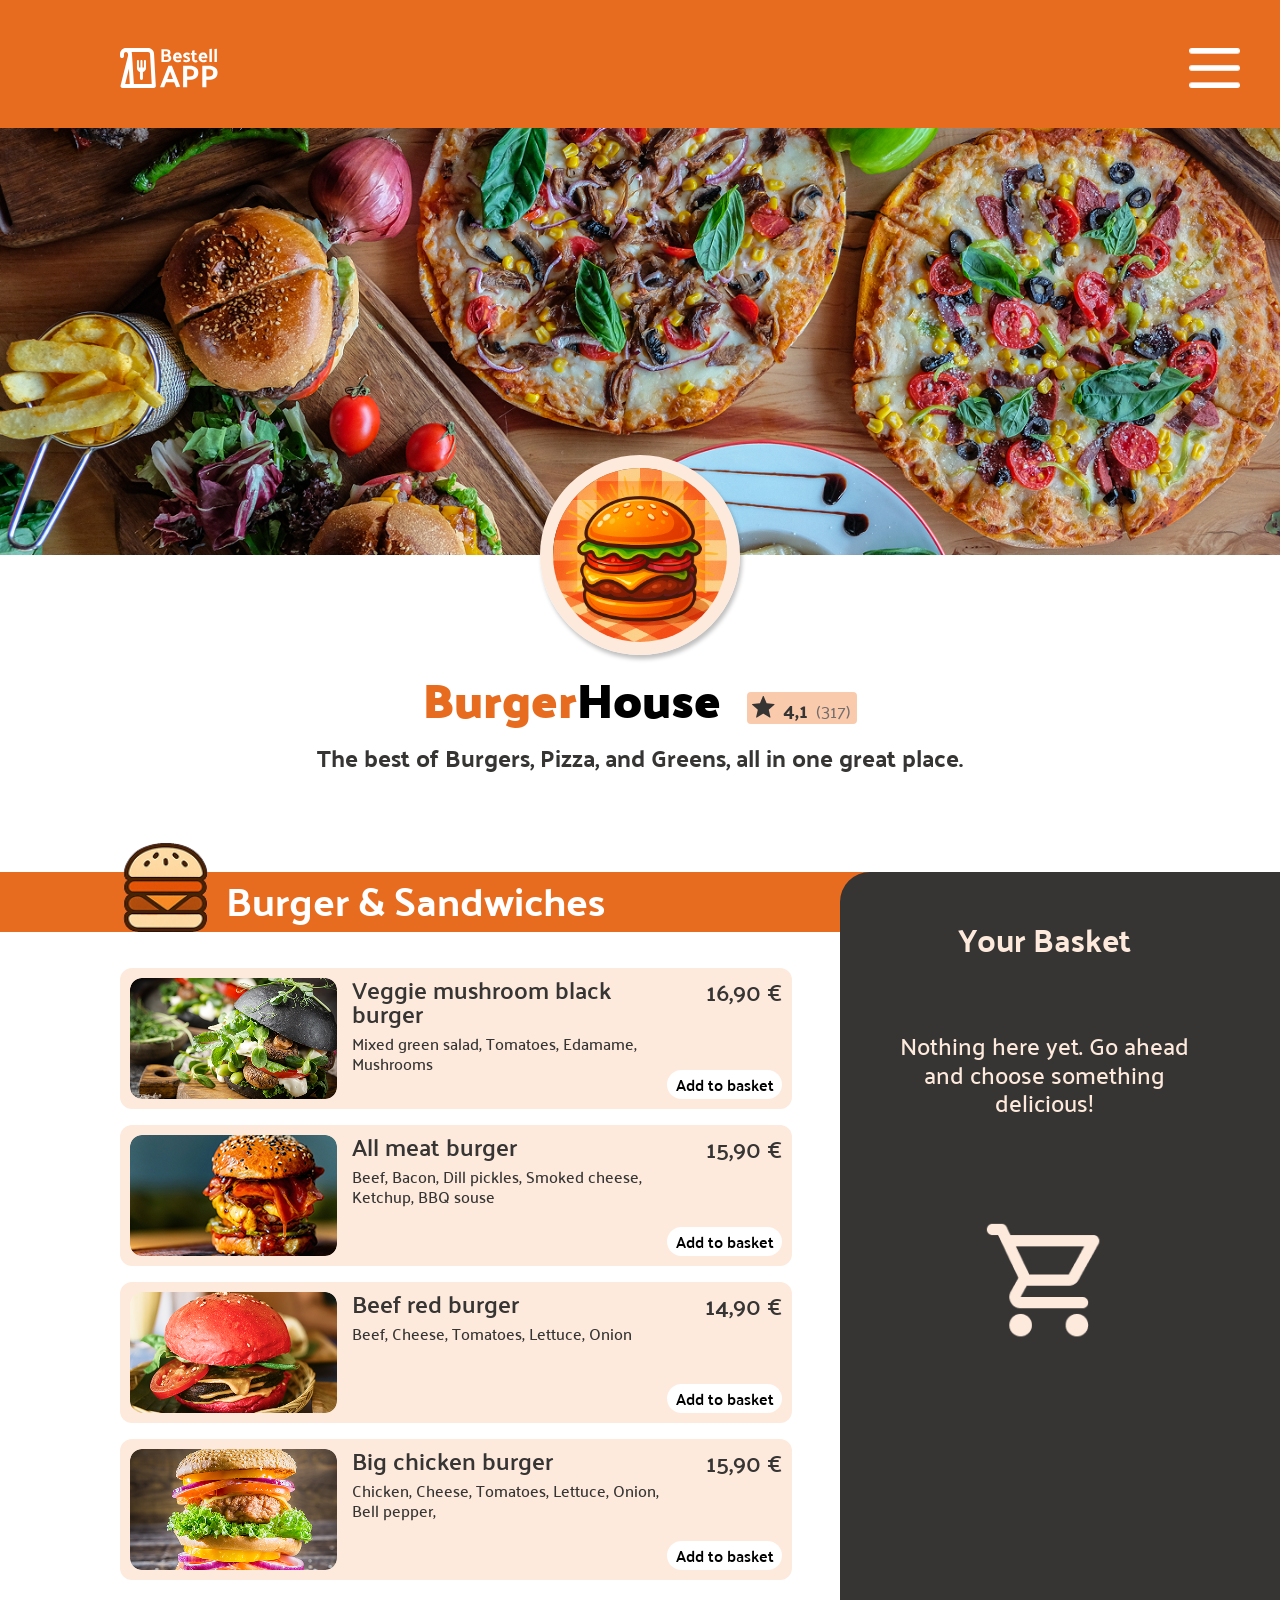
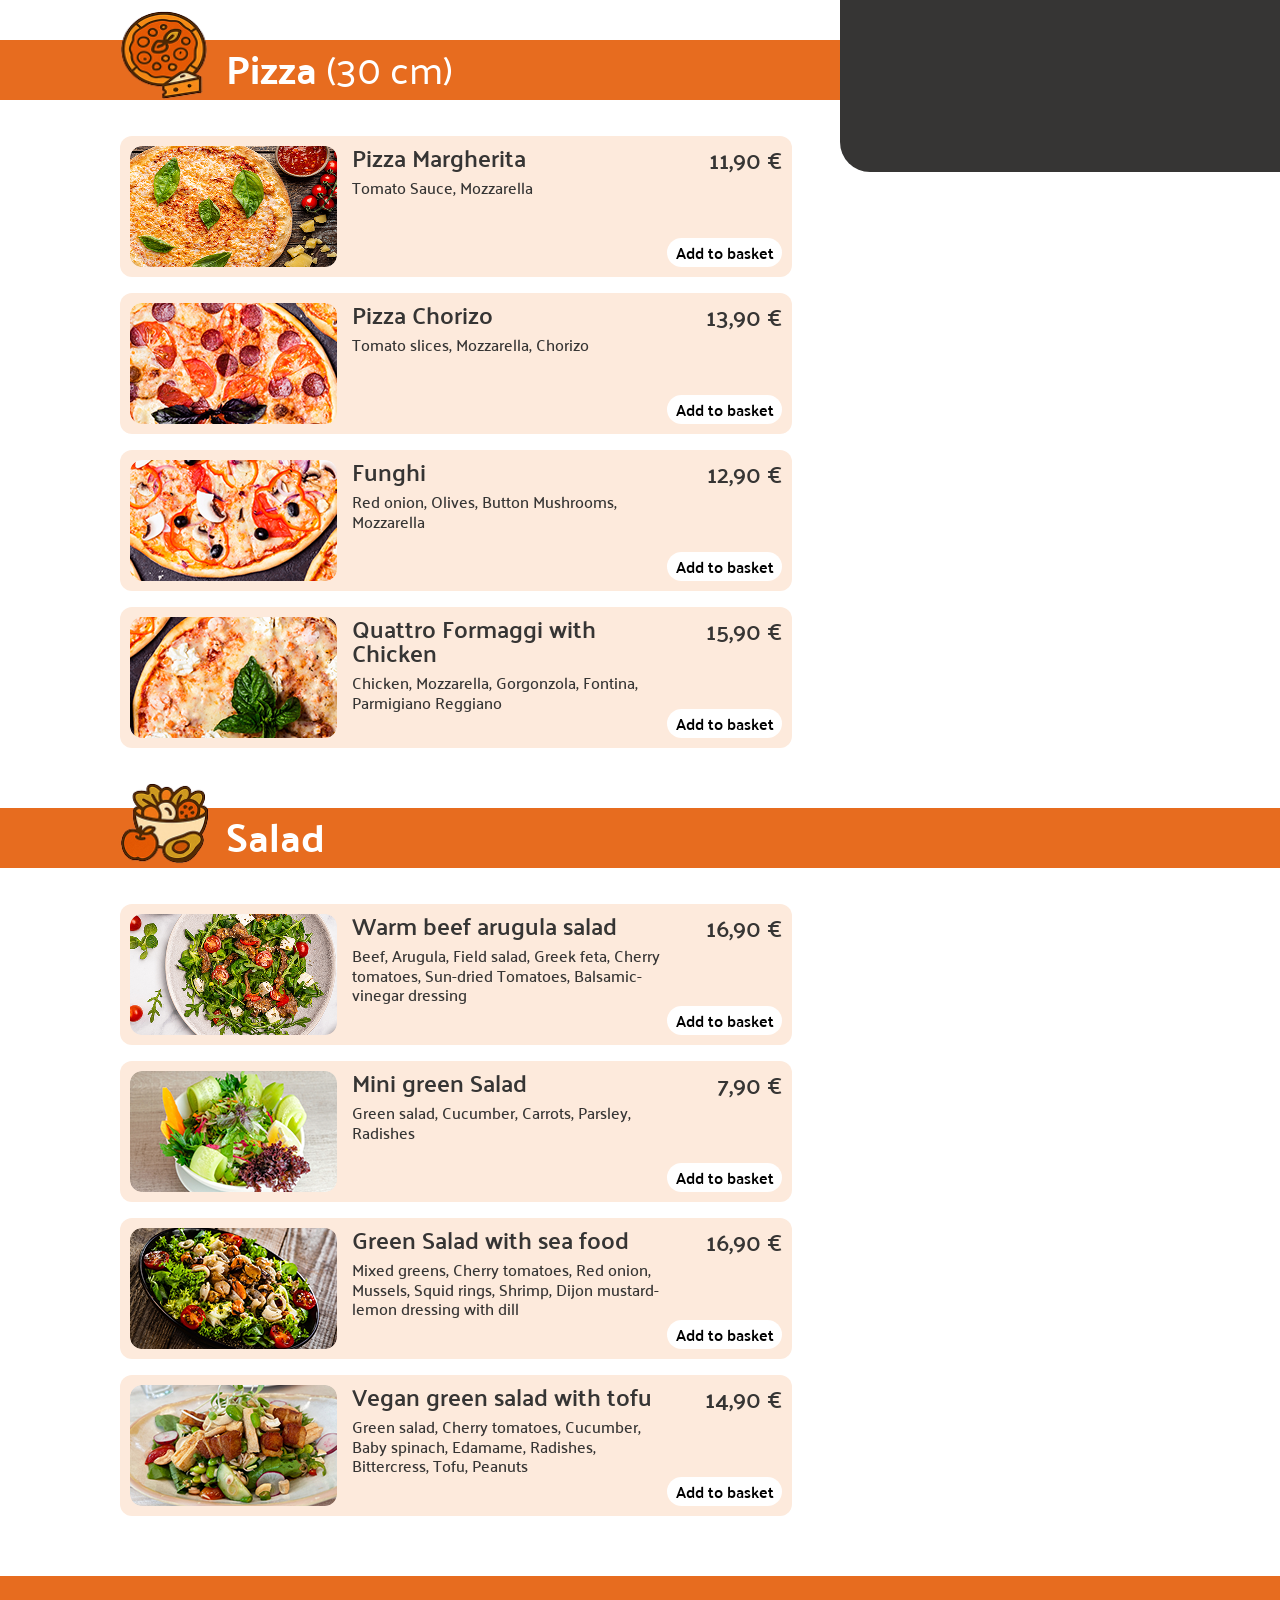
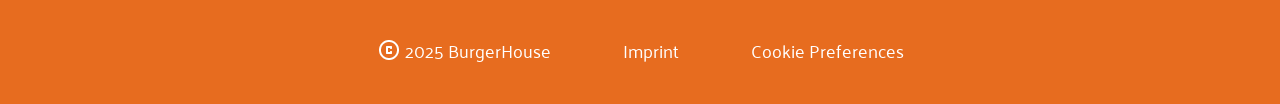
==== commit 7cf2cb8f: "added: aria-labels" ====
--- a/index.html
+++ b/index.html
@@ -63,22 +63,16 @@
         <nav id="mobileNavbar" class="mobile_navbar">
             <ul class="mobile_navbar_list">
                 <li>
-                    <button>
-                        <a href="#">
-                            <img src="./assets/icons/home-icon.png" alt="" />
-                        </a>
-                    </button>
+                    <button aria-label="home" class="home_button"></button>
                 </li>
                 <li>
-                    <button><img src="./assets/icons/person-icon.png" alt="" /></button>
+                    <button aria-label="login" class="login_button"></button>
                 </li>
                 <li>
-                    <button><img src="./assets/icons/orders-icon.png" alt="" /></button>
+                    <button aria-label="orders" class="orders_button"></button>
                 </li>
                 <li>
-                    <button onclick="toggleBasketOnMobile()">
-                        <img src="./assets/icons/shopping-cart-icon.png" alt="" />
-                    </button>
+                    <button aria-label="basket" class="basket_button" onclick="openBasketOnMobile()"></button>
                 </li>
             </ul>
         </nav>
--- a/styles/style.css
+++ b/styles/style.css
@@ -11,6 +11,10 @@
     font-family: "Palanquin Dark";
     font-size: 48px;
     font-weight: 700;
+}
+
+main {
+    padding: 0px calc(50% - 720px);
 }
 
 /**Landing Section */
@@ -31,9 +35,10 @@
     background-image: url(../assets/img/hero.png);
     background-repeat: no-repeat;
     background-size: cover;
-    height: 85dvh;
+    aspect-ratio: 3 / 1;
     background-position: center bottom;
     position: relative;
+    margin: 0px max(0px, calc((50% - 720px)));
 }
 
 .logo {
@@ -111,17 +116,24 @@
 
 .title_banner {
     background-color: var(--main-bg-color);
-    width: calc(100% + 30px);
     height: 60px;
-    position: relative;
+    position: absolute;
+    width: 100vw;
+    left: 50%;
+    right: 50%;
+    margin-left: -50vw;
+    margin-right: -50vw;
 }
 .title_banner_content {
     display: flex;
     justify-content: flex-start;
     align-items: flex-end;
-    padding: 0px 0px 0px 164px;
-    position: absolute;
-    bottom: 0px;
+    max-width: 1440px;
+    width: 100%;
+    margin-inline: auto;
+    padding: 0px 0px 0px 120px;
+    height: 100%;
+    position: relative;
 }
 .title_banner_img {
     width: 90px;
@@ -138,7 +150,7 @@
 /** content  */
 
 .order_option_container {
-    padding: 24px 48px 60px 120px;
+    padding: 96px 48px 60px 120px;
     display: flex;
     flex-direction: column;
     gap: 16px;
@@ -209,9 +221,21 @@
     font-size: 16px;
     line-height: 120%;
     white-space: nowrap;
-}
+    transition: all 200ms ease-in 0ms;
+    overflow: hidden;
+}
+
+.order_item_button:hover {
+    box-shadow: 1px 2px 2px 0px #00000033;
+    color: var(--main-bg-color);
+    transition: all 200ms ease-in 0ms;
+}
+
 .clicked {
     color: var(--main-bg-color);
+    animation: slideOut 500ms forwards;
+    display: inline-block;
+    width: 100%;
 }
 
 .main_footer {
@@ -308,3 +332,22 @@
 .banner_subtitle_pizza {
     font-weight: 400;
 }
+
+@keyframes slideOut {
+    0% {
+        transform: translateX(0);
+        opacity: 100%;
+    }
+    25% {
+        transform: translateX(100%);
+        opacity: 0%;
+    }
+    50% {
+        transform: translateX(-100%);
+        opacity: 0%;
+    }
+    100% {
+        transform: translateX(0);
+        opacity: 100%;
+    }
+}
--- a/styles/standard.css
+++ b/styles/standard.css
@@ -18,6 +18,9 @@
     display: flex;
 }
 
+button:focus {
+    border: 2px solid black;
+}
 .border-red {
     border: solid red 4px;
 }
--- a/styles/basket.css
+++ b/styles/basket.css
@@ -102,11 +102,13 @@
     background-color: #fdeadc;
     color: #363534;
     border-radius: 20px;
-    padding: 20px;
+    padding: 16px;
     display: flex;
     flex-direction: column;
-    gap: 8px;
-    min-height: 90px;
+    justify-content: space-between;
+    gap: 0px;
+    min-height: 100px;
+    height: 100%;
     margin-right: 16px;
 }
 .basket_item_title {
@@ -129,15 +131,17 @@
     gap: 4px;
 }
 
-.basket_item_footer_buttons button {
-    align-items: center;
-    justify-content: center;
+.basket_item_button {
+    padding: 0;
+    background-image: url(../assets/icons/delete-icon.png);
+    background-repeat: no-repeat;
+    background-position: center;
     height: 24px;
     width: 24px;
 }
 
-.basket_item_button {
-    padding: 0;
+.basket_item_button:hover {
+    background-image: url(../assets/icons/delete-icon-hover.png);
 }
 .basket_tables {
     display: flex;
--- a/styles/responsive.css
+++ b/styles/responsive.css
@@ -1,14 +1,6 @@
 @media screen and (min-width: 1280px) {
     .mobile_navbar {
         display: none;
-    }
-    .basket {
-        display: flex;
-        position: sticky;
-        top: 0;
-        width: 440px;
-        height: 100dvh;
-        flex-shrink: 0;
     }
 }
 @media screen and (max-width: 1279px) {
